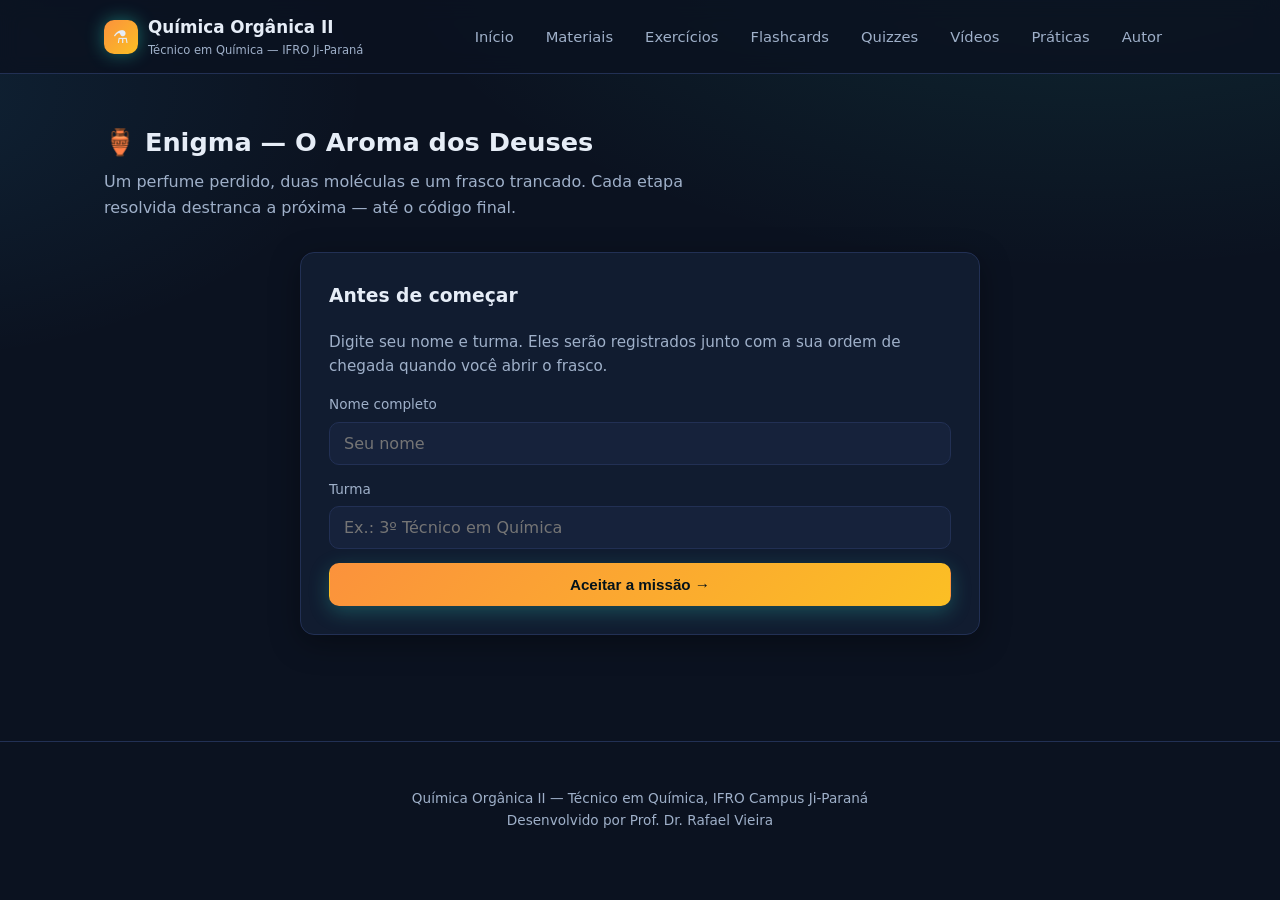
==== aroma-dos-deuses.html @ ed277a45 "aroma dos deuses" ====
<!DOCTYPE html>
<html lang="pt-BR">
<head>
<meta charset="UTF-8">
<meta name="viewport" content="width=device-width, initial-scale=1.0">
<title>Enigma — O Aroma dos Deuses | Química Orgânica II</title>
<meta name="description" content="Enigma em 4 etapas: descubra as duas moléculas que, combinadas por esterificação, produzem o Aroma dos Deuses, calcule suas massas molares e destrave o código final.">
<link rel="stylesheet" href="assets/css/style.css">
<style>
  /* ---------- Enigma do Aroma dos Deuses — estilos desta página ---------- */
  :root{ --gold: #fbbf24; --gold-soft: #fde68a; }

  .enig-card{
    background: var(--surface);
    border: 1px solid var(--border);
    border-radius: var(--radius);
    box-shadow: var(--shadow);
    padding: 28px;
    max-width: 680px;
    margin: 0 auto 18px;
  }
  .enig-card h3{ margin-top: 0; }
  .enig-sub{ color: var(--text-muted); font-size: 0.95rem; }
  .enig-story{
    border-left: 3px solid var(--gold);
    background: var(--surface-2);
    border-radius: 0 10px 10px 0;
    padding: 14px 16px;
    margin: 14px 0;
    font-size: 0.95rem;
  }
  .enig-story em{ color: var(--gold-soft); font-style: normal; }

  .enig-mol-frame{
    background: var(--surface-2);
    border: 1px solid var(--border);
    border-radius: 10px;
    padding: 14px;
    text-align: center;
    margin: 16px 0 6px;
  }
  .enig-mol-frame img{ max-width: 100%; max-height: 260px; margin: 0 auto; background: #fff; border-radius: 6px; padding: 6px; }

  /* barra de progresso das 4 etapas */
  .enig-progress{
    display: flex; gap: 8px; justify-content: center; flex-wrap: wrap;
    max-width: 680px; margin: 0 auto 18px;
  }
  .enig-pill{
    font-size: 0.8rem; padding: 6px 12px; border-radius: 999px;
    background: var(--surface-2); border: 1px solid var(--border); color: var(--text-muted);
  }
  .enig-pill.on{ border-color: var(--gold); color: var(--text); }
  .enig-pill.done{ border-color: var(--success); color: var(--success); }

  /* etapas */
  .enig-stage{ position: relative; transition: opacity .25s ease; }
  .enig-stage.locked{ opacity: 0.42; pointer-events: none; user-select: none; }
  .enig-stage.locked .enig-stage-body{ filter: blur(3px); }
  .enig-stage-tag{
    display: inline-block; font-size: 0.75rem; letter-spacing: .5px; text-transform: uppercase;
    color: var(--gold-soft); margin-bottom: 4px;
  }
  .enig-stage.solved .enig-stage-tag{ color: var(--success); }

  .enig-options{ display: grid; gap: 8px; margin: 12px 0; }
  .enig-opt{
    display: flex; gap: 10px; align-items: flex-start;
    background: var(--surface-2); border: 1px solid var(--border); border-radius: 10px;
    padding: 11px 14px; color: var(--text); cursor: pointer; text-align: left;
    font-family: var(--font-body); font-size: 0.95rem; transition: all .15s ease;
  }
  .enig-opt:hover:not(:disabled){ border-color: var(--gold); }
  .enig-opt b{ font-family: var(--font-mono); color: var(--gold-soft); }
  .enig-opt.wrong{ border-color: var(--danger); opacity: .55; text-decoration: line-through; }
  .enig-opt.right{ border-color: var(--success); background: rgba(74,222,128,0.08); }
  .enig-opt:disabled{ cursor: default; }

  .enig-row{ display: flex; gap: 10px; align-items: center; flex-wrap: wrap; margin: 12px 0; }
  .enig-input{
    font-family: var(--font-mono); font-size: 1.1rem; width: 140px;
    padding: 10px 12px; color: var(--text); background: var(--surface-2);
    border: 2px solid var(--border); border-radius: 8px; outline: none;
  }
  .enig-input:focus{ border-color: var(--gold); }
  .enig-unit{ color: var(--text-muted); font-family: var(--font-mono); }

  .enig-formula{
    font-family: var(--font-mono);
    background: var(--surface-2);
    border: 1px solid var(--border);
    border-radius: 8px;
    padding: 14px 16px;
    margin: 14px 0;
    text-align: center;
    font-size: 1.02rem;
    letter-spacing: 0.3px;
    overflow-x: auto;
  }
  .enig-masses{ font-family: var(--font-mono); font-size: 0.85rem; color: var(--text-muted); }

  .enig-msg{ min-height: 1.4em; font-size: 0.92rem; margin-top: 6px; }
  .enig-msg.ok{ color: var(--success); }
  .enig-msg.err{ color: var(--danger); }
  .enig-msg.warn{ color: var(--warning); }

  /* frasco final */
  .enig-safe{ text-align: center; margin-top: 18px; padding-top: 18px; border-top: 1px dashed var(--border); }
  .enig-lock-icon{ font-size: 2.4rem; margin-bottom: 6px; }
  .enig-digits{ display: flex; justify-content: center; gap: 10px; margin: 14px 0; }
  .enig-digit{
    width: 50px; height: 60px; text-align: center; font-size: 1.7rem;
    font-family: var(--font-mono); color: var(--text); background: var(--surface-2);
    border: 2px solid var(--border); border-radius: 8px; outline: none;
  }
  .enig-digit:focus{ border-color: var(--gold); box-shadow: 0 0 0 3px rgba(251,191,36,0.25); }
  .enig-safe.unlocked .enig-digit{ border-color: var(--success); color: var(--success); }
  @keyframes enig-shake-kf{
    10%,90% { transform: translateX(-2px); }
    20%,80% { transform: translateX(4px); }
    30%,50%,70% { transform: translateX(-8px); }
    40%,60% { transform: translateX(8px); }
  }
  .enig-shake{ animation: enig-shake-kf 0.5s; }

  .enig-final{ text-align: center; padding: 10px 6px 4px; font-size: 1.05rem; }
  .enig-final .big{ font-size: 2.6rem; display: block; margin-bottom: 6px; }
  .enig-registered{ display: block; margin-top: 10px; font-size: 0.85rem; color: var(--text-muted); }

  /* formulário de entrada (o style.css do organicaII não tem esses estilos) */
  .enig-gate .field{ margin-bottom: 14px; }
  .enig-gate label{ display: block; font-size: 0.85rem; color: var(--text-muted); margin-bottom: 6px; }
  .enig-gate input{
    width: 100%; padding: 11px 14px; font-size: 1rem; font-family: var(--font-body);
    color: var(--text); background: var(--surface-2);
    border: 1px solid var(--border); border-radius: 10px; outline: none;
  }
  .enig-gate input:focus{ border-color: var(--gold); }
  .hint-small{ font-size: 0.85rem; }

  @media (max-width: 520px){
    .enig-card{ padding: 20px 16px; }
    .enig-digit{ width: 46px; height: 56px; }
  }
</style>
</head>
<body>

<header class="site-header">
  <nav class="nav">
    <a class="brand" href="index.html">
      <span class="mol">⚗️</span>
      <span>Química Orgânica II<br><small>Técnico em Química — IFRO Ji-Paraná</small></span>
    </a>
    <button class="nav-toggle" aria-label="Abrir menu">☰</button>
    <div class="nav-links">
      <a href="index.html">Início</a>
      <a href="materiais.html">Materiais</a>
      <a href="exercicios.html">Exercícios</a>
      <a href="flashcards.html">Flashcards</a>
      <a href="quizzes.html">Quizzes</a>
      <a href="videos.html">Vídeos</a>
      <a href="praticas.html">Práticas</a>
      <a href="autor.html">Autor</a>
    </div>
  </nav>
</header>

<section>
  <div class="container">
    <h1 class="section-title">🏺 Enigma — O Aroma dos Deuses</h1>
    <p class="section-sub">Um perfume perdido, duas moléculas e um frasco trancado. Cada etapa resolvida
      destranca a próxima — até o código final.</p>

    <div id="enig-body"></div>
  </div>
</section>

<footer class="site-footer">
  <div class="container">
    <p>Química Orgânica II — Técnico em Química, IFRO Campus Ji-Paraná<br>
    Desenvolvido por <a href="autor.html">Prof. Dr. Rafael Vieira</a></p>
  </div>
</footer>

<script src="assets/js/sheets-config.js"></script>
<script src="assets/js/app.js"></script>
<script src="assets/js/enigma-aroma.js"></script>
</body>
</html>
---- assets/css/style.css ----
/* =========================================================
   Química Orgânica II — IFRO Ji-Paraná
   Tema: Científico Moderno (dark, petróleo + aqua)
   ========================================================= */

:root{
  --bg: #0b1220;
  --bg-alt: #0f172a;
  --surface: #111c30;
  --surface-2: #16223b;
  --border: #223054;
  --text: #e6edf7;
  --text-muted: #9fb0c9;
  --accent: #fb923c;      /* laranja */
  --accent-2: #fbbf24;    /* âmbar */
  --accent-3: #38bdf8;    /* azul, detalhes */
  --success: #4ade80;
  --danger: #f87171;
  --warning: #fbbf24;
  --radius: 14px;
  --shadow: 0 8px 30px rgba(0,0,0,0.35);
  --font-body: 'Inter', system-ui, -apple-system, Segoe UI, Roboto, Arial, sans-serif;
  --font-mono: 'JetBrains Mono', 'Fira Code', Consolas, monospace;
  --maxw: 1120px;
}

*{ box-sizing: border-box; }
html{ scroll-behavior: smooth; }

body{
  margin: 0;
  font-family: var(--font-body);
  background:
    radial-gradient(1200px 600px at 85% -10%, rgba(45,212,191,0.12), transparent 60%),
    radial-gradient(900px 500px at -10% 10%, rgba(56,189,248,0.10), transparent 55%),
    var(--bg);
  color: var(--text);
  line-height: 1.6;
  min-height: 100vh;
}

a{ color: var(--accent); text-decoration: none; }
a:hover{ color: var(--accent-2); }

img{ max-width: 100%; display: block; }

.container{
  max-width: var(--maxw);
  margin: 0 auto;
  padding: 0 24px;
}

/* ---------- NAV ---------- */
.site-header{
  position: sticky;
  top: 0;
  z-index: 100;
  background: rgba(11,18,32,0.85);
  backdrop-filter: blur(10px);
  border-bottom: 1px solid var(--border);
}
.nav{
  max-width: var(--maxw);
  margin: 0 auto;
  padding: 14px 24px;
  display: flex;
  align-items: center;
  justify-content: space-between;
  gap: 16px;
  position: relative;
}
.brand{
  display: flex;
  align-items: center;
  gap: 10px;
  font-weight: 700;
  color: var(--text);
  font-size: 1.05rem;
}
.brand .mol{
  width: 34px; height: 34px;
  border-radius: 10px;
  background: linear-gradient(135deg, var(--accent), var(--accent-2));
  display: flex; align-items: center; justify-content: center;
  font-size: 1.1rem;
  box-shadow: 0 0 18px rgba(45,212,191,0.45);
}
.brand small{ display:block; font-weight: 400; color: var(--text-muted); font-size: 0.72rem; }

.nav-links{
  display: flex;
  gap: 4px;
  align-items: center;
  flex-wrap: wrap;
}
.nav-links a{
  color: var(--text-muted);
  padding: 8px 14px;
  border-radius: 999px;
  font-size: 0.92rem;
  font-weight: 500;
  transition: all .15s ease;
}
.nav-links a:hover{ color: var(--text); background: var(--surface-2); }
.nav-links a.active{ color: var(--bg); background: var(--accent); }

.nav-toggle{
  display: none;
  background: var(--surface-2);
  border: 1px solid var(--border);
  color: var(--text);
  border-radius: 8px;
  padding: 8px 10px;
  cursor: pointer;
}

@media (max-width: 880px){
  .nav-toggle{ display: block; }
  .nav-links{
    display: none;
    position: absolute;
    top: 64px; left: 0; right: 0;
    background: var(--bg-alt);
    border-bottom: 1px solid var(--border);
    flex-direction: column;
    align-items: stretch;
    padding: 10px 16px 16px;
  }
  .nav-links.open{ display: flex; }
  .nav-links a{ padding: 12px 14px; }
}

/* ---------- HERO ---------- */
.hero{
  padding: 72px 0 56px;
  text-align: center;
}
.hero .eyebrow{
  display: inline-block;
  padding: 6px 14px;
  border-radius: 999px;
  background: var(--surface-2);
  border: 1px solid var(--border);
  color: var(--accent);
  font-size: 0.8rem;
  font-weight: 600;
  letter-spacing: 0.04em;
  text-transform: uppercase;
  margin-bottom: 18px;
}
.hero h1{
  font-size: clamp(2rem, 4.5vw, 3.2rem);
  margin: 0 0 16px;
  font-weight: 800;
  letter-spacing: -0.02em;
  background: linear-gradient(90deg, var(--text), var(--accent-2) 70%);
  -webkit-background-clip: text;
  background-clip: text;
  color: transparent;
}
.hero p.lead{
  max-width: 680px;
  margin: 0 auto 28px;
  color: var(--text-muted);
  font-size: 1.05rem;
}
.hero-actions{
  display: flex;
  gap: 12px;
  justify-content: center;
  flex-wrap: wrap;
}

.btn{
  display: inline-flex;
  align-items: center;
  gap: 8px;
  padding: 12px 22px;
  border-radius: 10px;
  font-weight: 600;
  font-size: 0.95rem;
  border: 1px solid transparent;
  cursor: pointer;
  transition: transform .15s ease, box-shadow .15s ease;
}
.btn:hover{ transform: translateY(-1px); }
.btn-primary{
  background: linear-gradient(135deg, var(--accent), var(--accent-2));
  color: #04121a;
  box-shadow: 0 6px 20px rgba(45,212,191,0.28);
}
.btn-primary:hover{ color: #04121a; }
.btn-ghost{
  background: var(--surface-2);
  color: var(--text);
  border-color: var(--border);
}
.btn-ghost:hover{ color: var(--text); border-color: var(--accent); }
.btn-sm{ padding: 8px 14px; font-size: 0.85rem; }

/* ---------- SECTIONS / CARDS ---------- */
section{ padding: 48px 0; }
.section-title{
  font-size: 1.6rem;
  font-weight: 700;
  margin: 0 0 6px;
}
.section-sub{
  color: var(--text-muted);
  margin: 0 0 32px;
  max-width: 640px;
}

.grid{
  display: grid;
  gap: 18px;
  grid-template-columns: repeat(auto-fit, minmax(260px, 1fr));
}

.card{
  background: var(--surface);
  border: 1px solid var(--border);
  border-radius: var(--radius);
  padding: 22px;
  box-shadow: var(--shadow);
  transition: border-color .15s ease, transform .15s ease;
}
.card:hover{ border-color: var(--accent); transform: translateY(-2px); }

.topic-card{
  display: flex;
  flex-direction: column;
  gap: 10px;
}
.topic-card h3{ margin: 0; font-size: 1.05rem; }
.topic-card p{ margin: 0; color: var(--text-muted); font-size: 0.9rem; }
.topic-card .tags{ display: flex; gap: 8px; flex-wrap: wrap; margin-top: 6px; }
.tag{
  font-size: 0.72rem;
  padding: 4px 10px;
  border-radius: 999px;
  background: var(--surface-2);
  color: var(--accent);
  border: 1px solid var(--border);
}

.tool-card{
  display: flex;
  flex-direction: column;
  align-items: flex-start;
  gap: 10px;
  max-width: 380px;
}
.tool-card h3{ margin: 0; font-size: 1.1rem; }
.tool-card p{ margin: 0; color: var(--text-muted); font-size: 0.9rem; }

/* Tag de categoria (substitui os ícones dos cards) */
.cat-tag{
  display: inline-block;
  align-self: flex-start;
  font-size: 0.7rem;
  font-weight: 700;
  letter-spacing: 0.04em;
  text-transform: uppercase;
  padding: 4px 12px;
  border-radius: 999px;
  border: 1px solid transparent;
}
.cat-tag.violet{
  background: rgba(167,139,250,0.12);
  color: var(--accent-3);
  border-color: rgba(167,139,250,0.3);
}
.cat-tag.teal{
  background: rgba(45,212,191,0.12);
  color: var(--accent);
  border-color: rgba(45,212,191,0.3);
}
.cat-tag.blue{
  background: rgba(56,189,248,0.12);
  color: var(--accent-2);
  border-color: rgba(56,189,248,0.3);
}
.cat-tag.amber{
  background: rgba(251,191,36,0.12);
  color: var(--warning);
  border-color: rgba(251,191,36,0.3);
}
.cat-tag.green{
  background: rgba(74,222,128,0.12);
  color: var(--success);
  border-color: rgba(74,222,128,0.3);
}
.cat-tag.muted{
  background: var(--surface-2);
  color: var(--text-muted);
  border-color: var(--border);
}

/* ---------- MATERIAIS ---------- */
.material-grid{
  display: grid;
  gap: 18px;
  grid-template-columns: repeat(auto-fit, minmax(260px, 1fr));
}
.material-card{
  display: flex;
  flex-direction: column;
  gap: 10px;
}
.material-card h3{ margin: 0; font-size: 1.05rem; }
.material-card p{ margin: 0; color: var(--text-muted); font-size: 0.9rem; }
.material-card .material-meta{
  display: flex;
  gap: 8px;
  align-items: center;
  color: var(--text-muted);
  font-size: 0.78rem;
  margin-top: 2px;
}
.material-card.soon{
  opacity: 0.55;
}
.material-card.soon:hover{ border-color: var(--border); transform: none; }

/* ---------- TOPIC SELECTOR (flashcards/quiz/videos) ---------- */
.topic-selector{
  display: flex;
  gap: 8px;
  flex-wrap: wrap;
  margin-bottom: 28px;
}
.topic-chip{
  padding: 9px 16px;
  border-radius: 999px;
  background: var(--surface);
  border: 1px solid var(--border);
  color: var(--text-muted);
  font-size: 0.88rem;
  font-weight: 600;
  cursor: pointer;
  transition: all .15s ease;
}
.topic-chip:hover{ border-color: var(--accent); color: var(--text); }
.topic-chip.active{
  background: linear-gradient(135deg, var(--accent), var(--accent-2));
  color: #04121a;
  border-color: transparent;
}

/* ---------- FLASHCARDS ---------- */
.flash-wrap{ max-width: 620px; margin: 0 auto; }
.flash-progress{
  display: flex; justify-content: space-between; align-items: center;
  margin-bottom: 14px; color: var(--text-muted); font-size: 0.85rem;
}
.flashcard{
  perspective: 1400px;
  height: 280px;
  margin-bottom: 22px;
  cursor: pointer;
}
.flashcard-inner{
  position: relative;
  width: 100%; height: 100%;
  transition: transform 0.5s cubic-bezier(.4,.2,.2,1);
  transform-style: preserve-3d;
}
.flashcard.flipped .flashcard-inner{ transform: rotateY(180deg); }
.flash-face{
  position: absolute; inset: 0;
  backface-visibility: hidden;
  border-radius: var(--radius);
  border: 1px solid var(--border);
  display: flex; flex-direction: column; align-items: center; justify-content: center;
  text-align: center;
  padding: 32px;
  background: var(--surface);
  box-shadow: var(--shadow);
}
.flash-face.front{ background: linear-gradient(160deg, var(--surface), var(--surface-2)); }
.flash-face.back{
  transform: rotateY(180deg);
  background: linear-gradient(160deg, #123b38, var(--surface));
  border-color: var(--accent);
}
.flash-face .label{
  position: absolute; top: 14px; left: 18px;
  font-size: 0.7rem; text-transform: uppercase; letter-spacing: 0.06em;
  color: var(--text-muted);
}
.flash-face .txt{ font-size: 1.15rem; font-weight: 600; }
.flash-face .hint{ margin-top: 14px; font-size: 0.78rem; color: var(--text-muted); }
.flash-controls{
  display: flex; justify-content: center; gap: 10px; flex-wrap: wrap;
}

/* ---------- QUIZ ---------- */
.quiz-wrap{ max-width: 680px; margin: 0 auto; }
.quiz-progress-bar{
  height: 6px; border-radius: 999px; background: var(--surface-2);
  overflow: hidden; margin-bottom: 24px;
}
.quiz-progress-fill{
  height: 100%; background: linear-gradient(90deg, var(--accent), var(--accent-2));
  transition: width .3s ease;
}
.quiz-question{ font-size: 1.15rem; font-weight: 700; margin-bottom: 20px; }
.quiz-options{ display: flex; flex-direction: column; gap: 10px; margin-bottom: 22px; }
.quiz-option{
  text-align: left;
  padding: 14px 16px;
  border-radius: 10px;
  background: var(--surface);
  border: 1px solid var(--border);
  color: var(--text);
  cursor: pointer;
  font-size: 0.95rem;
  transition: all .15s ease;
}
.quiz-option:hover{ border-color: var(--accent-2); }
.quiz-option.correct{ border-color: var(--success); background: rgba(74,222,128,0.12); }
.quiz-option.incorrect{ border-color: var(--danger); background: rgba(248,113,113,0.12); }
.quiz-option:disabled{ cursor: default; }
.quiz-explain{
  background: var(--surface-2);
  border: 1px solid var(--border);
  border-radius: 10px;
  padding: 16px;
  font-size: 0.92rem;
  color: var(--text-muted);
  margin-bottom: 20px;
}
.quiz-score{
  text-align: center;
  padding: 40px 20px;
}
.quiz-score .big{ font-size: 3rem; font-weight: 800; color: var(--accent); }

/* ---------- VIDEOS ---------- */
.video-grid{
  display: grid;
  gap: 22px;
  grid-template-columns: repeat(auto-fit, minmax(300px, 1fr));
}
.video-card{
  background: var(--surface);
  border: 1px solid var(--border);
  border-radius: var(--radius);
  overflow: hidden;
  box-shadow: var(--shadow);
}
.video-card .frame-wrap{ position: relative; padding-top: 56.25%; background: #000; cursor: pointer; }
.video-card iframe{ position: absolute; inset: 0; width: 100%; height: 100%; border: 0; }
.video-thumb{
  position: absolute; inset: 0;
  width: 100%; height: 100%;
  object-fit: cover;
}
.play-btn{
  position: absolute; top: 50%; left: 50%;
  transform: translate(-50%, -50%);
  width: 62px; height: 62px;
  border-radius: 50%;
  background: rgba(0,0,0,0.55);
  border: 2px solid var(--accent);
  color: #fff;
  font-size: 1.4rem;
  display: flex; align-items: center; justify-content: center;
  cursor: pointer;
  transition: all .15s ease;
}
.play-btn::before{ content: "▶"; margin-left: 3px; }
.frame-wrap:hover .play-btn{
  background: var(--accent);
  color: #04121a;
  transform: translate(-50%, -50%) scale(1.08);
}
.video-card .meta{ padding: 16px 18px; }
.video-card .meta h4{ margin: 0 0 6px; font-size: 1rem; }
.video-card .meta p{ margin: 0; color: var(--text-muted); font-size: 0.85rem; }
.video-card .meta .channel{ color: var(--accent); font-size: 0.78rem; font-weight: 600; margin-top: 8px; display: block; }

/* ---------- PRÁTICAS ---------- */
.practical-block{
  background: var(--surface);
  border: 1px solid var(--border);
  border-radius: var(--radius);
  padding: 26px;
  margin-bottom: 20px;
}
.practical-block h3{ margin-top: 0; color: var(--accent-2); }
.practical-block .data{
  background: var(--surface-2);
  border-left: 3px solid var(--accent);
  padding: 12px 16px;
  border-radius: 8px;
  font-family: var(--font-mono);
  font-size: 0.88rem;
  margin: 14px 0;
  white-space: pre-wrap;
}
details.solution{
  margin-top: 14px;
  border-top: 1px dashed var(--border);
  padding-top: 12px;
}
details.solution summary{
  cursor: pointer;
  color: var(--accent);
  font-weight: 600;
  font-size: 0.9rem;
}
details.solution[open] summary{ margin-bottom: 10px; }

/* ---------- AUTOR ---------- */
.author-hero{
  display: flex;
  gap: 36px;
  align-items: center;
  flex-wrap: wrap;
  padding: 40px 0;
}
.author-photo{
  width: 220px; height: 220px;
  border-radius: 20px;
  object-fit: cover;
  border: 2px solid var(--border);
  box-shadow: var(--shadow);
}
.author-info h1{ margin: 0 0 6px; font-size: 1.9rem; }
.author-info .role{ color: var(--accent); font-weight: 600; margin-bottom: 14px; }
.author-info p{ color: var(--text-muted); max-width: 560px; }
.author-links{ display: flex; gap: 10px; margin-top: 16px; flex-wrap: wrap; }

/* ---------- FOOTER ---------- */
.site-footer{
  border-top: 1px solid var(--border);
  padding: 32px 0;
  margin-top: 40px;
  color: var(--text-muted);
  font-size: 0.85rem;
  text-align: center;
}
.site-footer a{ color: var(--text-muted); }
.site-footer a:hover{ color: var(--accent); }

/* ---------- Utilities ---------- */
.empty-state{
  text-align: center;
  padding: 40px 20px;
  color: var(--text-muted);
}
.badge{
  display: inline-block;
  padding: 3px 10px;
  border-radius: 999px;
  font-size: 0.72rem;
  font-weight: 700;
  background: var(--surface-2);
  color: var(--accent);
  border: 1px solid var(--border);
}
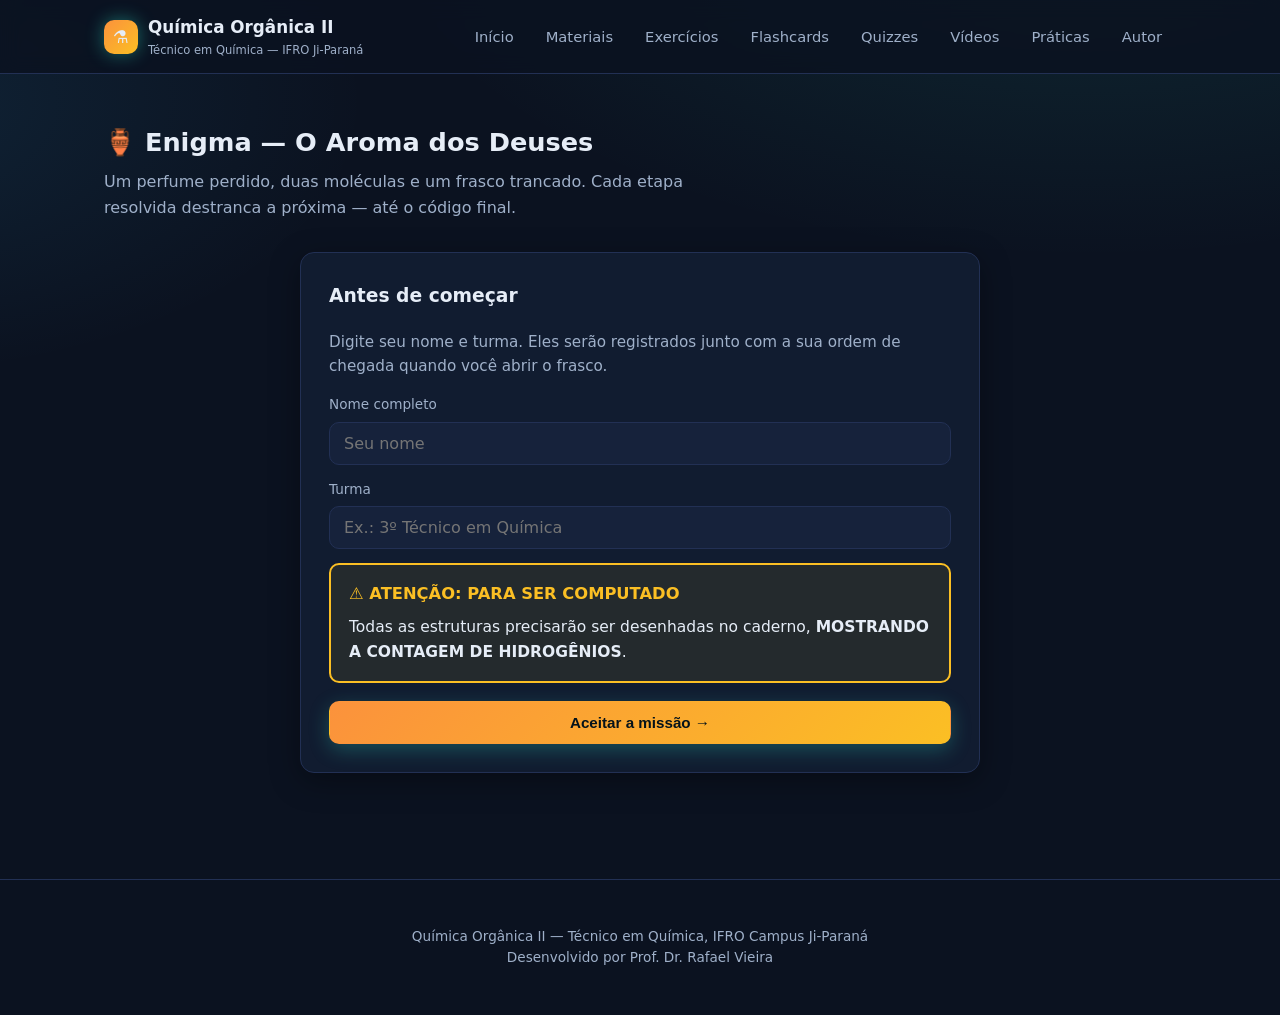
==== commit 73d3a7e2: "atualizando" ====
--- a/aroma-dos-deuses.html
+++ b/aroma-dos-deuses.html
@@ -138,6 +138,15 @@
   .enig-gate input:focus{ border-color: var(--gold); }
   .hint-small{ font-size: 0.85rem; }
 
+  /* alerta: desenho no caderno */
+  .enig-ava{
+    margin-top: 18px; padding: 16px 18px; border-radius: 10px;
+    border: 2px solid var(--warning); background: rgba(250,204,21,0.08);
+    text-align: left; font-size: 0.97rem;
+  }
+  .enig-ava .ava-title{ display: block; color: var(--warning); margin-bottom: 8px; font-size: 1.02rem; }
+  .enig-ava p{ margin: 0; }
+
   @media (max-width: 520px){
     .enig-card{ padding: 20px 16px; }
     .enig-digit{ width: 46px; height: 56px; }
